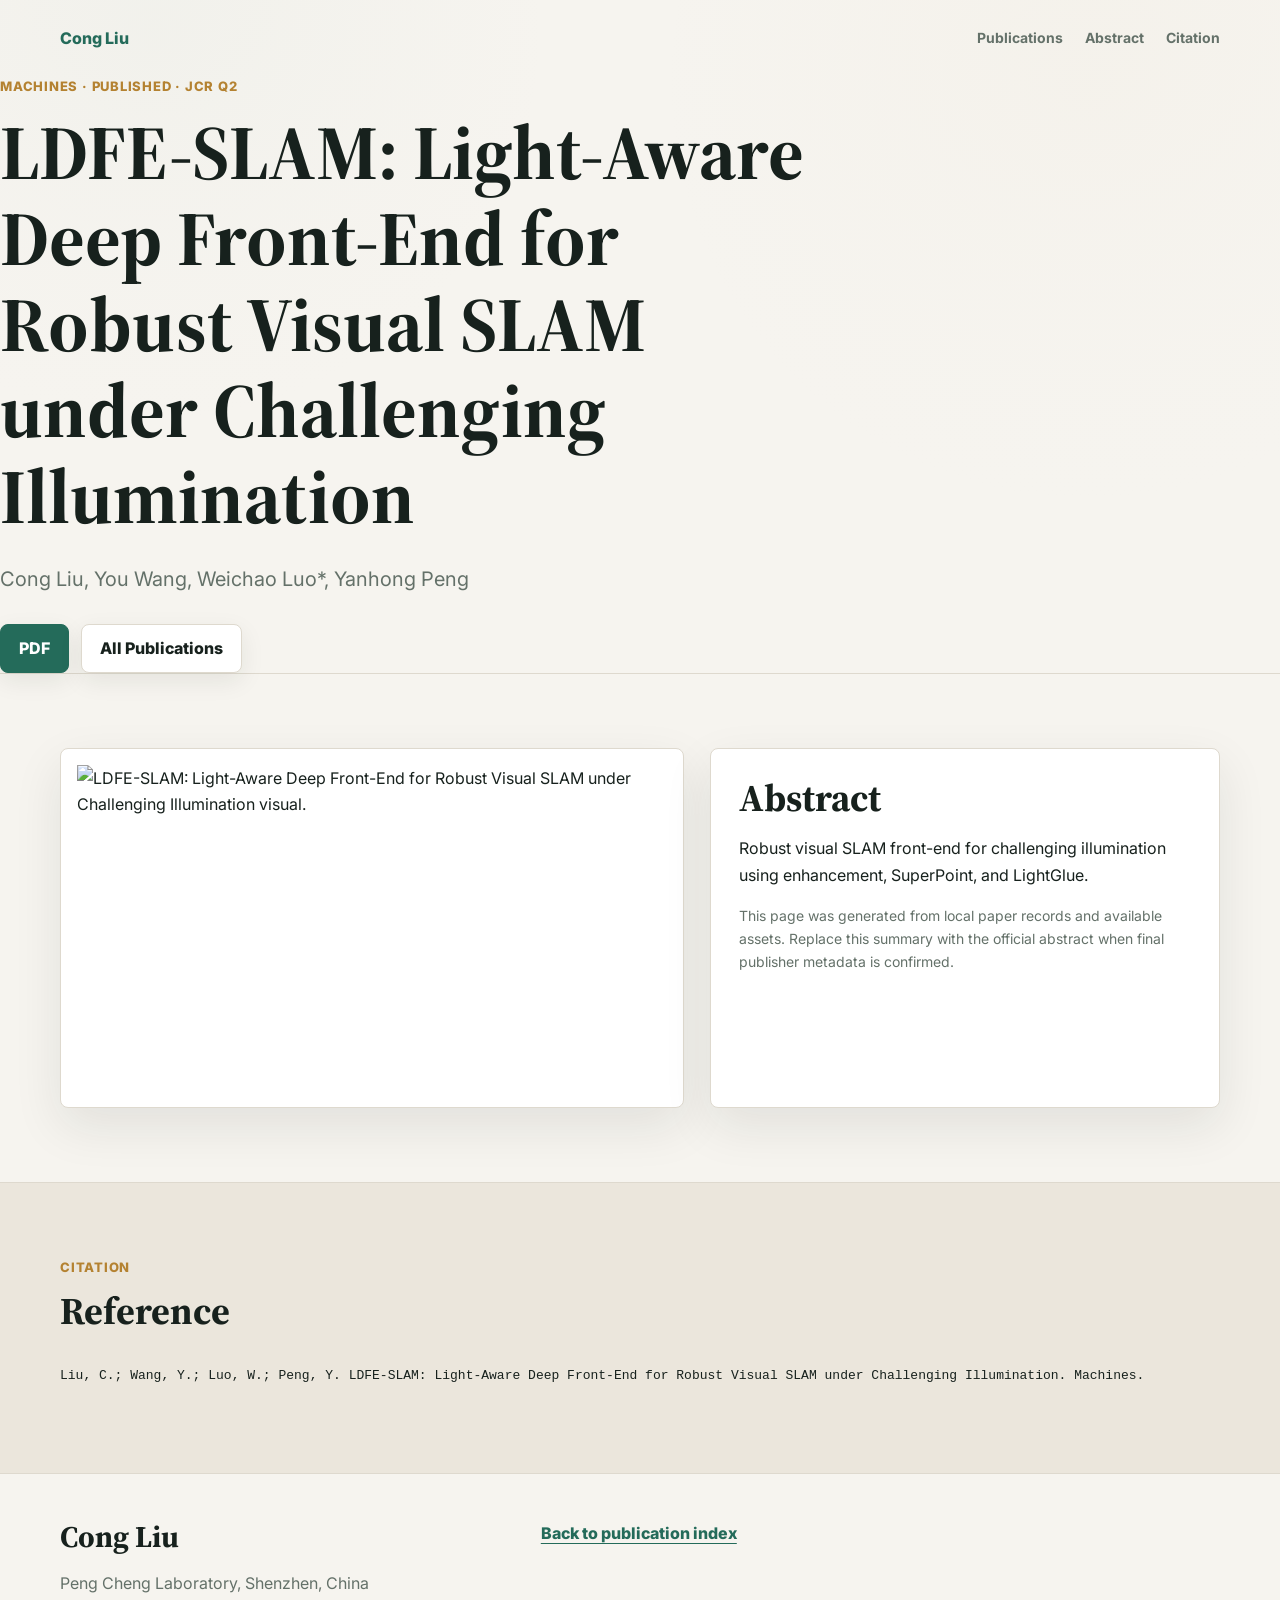
==== paper.html @ 28bd0467 "Create publication project pages" ====
<!DOCTYPE html>
<html lang="en">
<head>
  <meta charset="utf-8">
  <meta name="viewport" content="width=device-width, initial-scale=1">
  <meta name="description" content="Research project page for a Cong Liu publication.">
  <title>Publication | Cong Liu</title>
  <link rel="preconnect" href="https://fonts.googleapis.com">
  <link rel="preconnect" href="https://fonts.gstatic.com" crossorigin>
  <link href="https://fonts.googleapis.com/css2?family=Inter:wght@400;500;600;700;800&family=Source+Serif+4:opsz,wght@8..60,600;8..60,700&display=swap" rel="stylesheet">
  <link rel="stylesheet" href="styles.css">
  <script src="paper-data.js"></script>
</head>
<body>
  <header class="site-hero paper-hero">
    <nav class="topbar">
      <a class="brand" href="index.html">Cong Liu</a>
      <div class="nav-links">
        <a href="index.html#publications">Publications</a>
        <a href="#abstract">Abstract</a>
        <a href="#citation">Citation</a>
      </div>
    </nav>
    <div class="paper-title-wrap">
      <p class="eyebrow" id="paper-status">Publication</p>
      <h1 id="paper-title">Publication</h1>
      <p class="lead" id="paper-authors"></p>
      <div class="hero-actions" id="paper-actions"></div>
    </div>
  </header>

  <main>
    <section class="section">
      <div class="container">
        <div class="feature-grid">
          <img class="feature-image" id="paper-image" src="assets/images/avatar.png" alt="Publication visual.">
          <div class="feature-panel" id="abstract">
            <h2>Abstract</h2>
            <p id="paper-summary"></p>
            <p class="small">
              This page was generated from local paper records and available assets. Replace this summary with the
              official abstract when final publisher metadata is confirmed.
            </p>
          </div>
        </div>
      </div>
    </section>

    <section id="citation" class="section alt">
      <div class="container">
        <div class="section-heading">
          <p class="eyebrow">Citation</p>
          <h2>Reference</h2>
        </div>
        <pre class="citation-box"><code id="paper-citation"></code></pre>
      </div>
    </section>
  </main>

  <footer class="footer">
    <div class="container footer-grid">
      <div>
        <h2>Cong Liu</h2>
        <p>Peng Cheng Laboratory, Shenzhen, China</p>
      </div>
      <div>
        <p><a class="text-link" href="index.html">Back to publication index</a></p>
      </div>
    </div>
  </footer>

  <script>
    const params = new URLSearchParams(window.location.search);
    const slug = params.get("slug") || "ldfe-slam";
    const paper = (window.PUBLICATIONS || []).find((item) => item.slug === slug);

    if (!paper) {
      document.title = "Publication not found | Cong Liu";
      document.getElementById("paper-title").textContent = "Publication not found";
      document.getElementById("paper-summary").textContent = "The requested publication slug was not found.";
    } else {
      document.title = `${paper.title} | Cong Liu`;
      document.getElementById("paper-status").textContent = paper.status;
      document.getElementById("paper-title").textContent = paper.title;
      document.getElementById("paper-authors").textContent = paper.authors;
      document.getElementById("paper-summary").textContent = paper.summary;
      document.getElementById("paper-image").src = paper.image;
      document.getElementById("paper-image").alt = `${paper.title} visual.`;
      document.getElementById("paper-citation").textContent = paper.citation;

      const actions = document.getElementById("paper-actions");
      const indexLink = document.createElement("a");
      indexLink.className = "button";
      indexLink.href = "index.html#publications";
      indexLink.textContent = "All Publications";
      actions.appendChild(indexLink);

      if (paper.pdf) {
        const pdfLink = document.createElement("a");
        pdfLink.className = "button primary";
        pdfLink.href = paper.pdf;
        pdfLink.textContent = "PDF";
        actions.prepend(pdfLink);
      }
    }
  </script>
</body>
</html>
---- styles.css ----
:root {
  --bg: #f6f4ef;
  --panel: #ffffff;
  --text: #17211d;
  --muted: #647169;
  --line: #ded9ce;
  --accent: #246b5a;
  --accent-2: #b48231;
  --soft: #e9f1ed;
  --shadow: 0 22px 70px rgba(23, 33, 29, 0.12);
}

* {
  box-sizing: border-box;
}

html {
  scroll-behavior: smooth;
}

body {
  margin: 0;
  background: var(--bg);
  color: var(--text);
  font-family: Inter, system-ui, -apple-system, BlinkMacSystemFont, "Segoe UI", sans-serif;
  line-height: 1.65;
}

img {
  display: block;
  max-width: 100%;
}

a {
  color: inherit;
}

.topbar,
.container,
.hero-grid {
  width: min(1160px, calc(100% - 32px));
  margin: 0 auto;
}

.site-hero {
  border-bottom: 1px solid var(--line);
  background:
    linear-gradient(180deg, rgba(246, 244, 239, 0.88), var(--bg)),
    radial-gradient(circle at 12% 5%, rgba(36, 107, 90, 0.18), transparent 30%),
    radial-gradient(circle at 85% 12%, rgba(180, 130, 49, 0.18), transparent 34%);
}

.topbar {
  min-height: 76px;
  display: flex;
  align-items: center;
  justify-content: space-between;
  gap: 24px;
}

.brand {
  color: var(--accent);
  font-weight: 800;
  text-decoration: none;
}

.nav-links {
  display: flex;
  gap: 22px;
  color: var(--muted);
  font-size: 14px;
  font-weight: 700;
}

.nav-links a {
  text-decoration: none;
}

.hero-grid {
  display: grid;
  grid-template-columns: minmax(0, 1fr) 360px;
  gap: 42px;
  align-items: center;
  padding: 58px 0 78px;
}

.eyebrow,
.tag {
  margin: 0 0 12px;
  color: var(--accent-2);
  font-size: 13px;
  font-weight: 800;
  letter-spacing: 0.06em;
  text-transform: uppercase;
}

h1,
h2,
h3 {
  line-height: 1.12;
  letter-spacing: 0;
}

h1,
h2 {
  font-family: "Source Serif 4", Georgia, serif;
}

h1 {
  max-width: 820px;
  margin: 0;
  font-size: clamp(42px, 6vw, 78px);
}

h2 {
  margin: 0 0 16px;
  font-size: 38px;
}

h3 {
  margin: 0 0 10px;
  font-size: 21px;
}

p {
  margin: 0 0 16px;
}

.lead {
  max-width: 760px;
  margin-top: 24px;
  color: var(--muted);
  font-size: 20px;
}

.hero-actions,
.inline-actions {
  display: flex;
  flex-wrap: wrap;
  gap: 12px;
  margin-top: 28px;
}

.button {
  display: inline-flex;
  align-items: center;
  justify-content: center;
  min-height: 44px;
  padding: 10px 18px;
  border: 1px solid var(--line);
  border-radius: 8px;
  background: var(--panel);
  color: var(--text);
  font-weight: 800;
  text-decoration: none;
  box-shadow: 0 8px 24px rgba(23, 33, 29, 0.08);
}

.button.primary {
  background: var(--accent);
  border-color: var(--accent);
  color: white;
}

.profile-card {
  padding: 18px;
  border: 1px solid var(--line);
  border-radius: 8px;
  background: rgba(255, 255, 255, 0.86);
  box-shadow: var(--shadow);
}

.profile-card img {
  width: 100%;
  aspect-ratio: 1 / 1;
  object-fit: cover;
  border-radius: 8px;
  border: 1px solid var(--line);
}

.profile-card h2 {
  margin-top: 18px;
  font-size: 30px;
}

.small {
  color: var(--muted);
  font-size: 14px;
}

.section {
  padding: 74px 0;
}

.section.alt {
  background: #ebe6dc;
  border-top: 1px solid var(--line);
  border-bottom: 1px solid var(--line);
}

.section-heading {
  max-width: 820px;
  margin-bottom: 32px;
}

.section-heading p:not(.eyebrow) {
  color: var(--muted);
  font-size: 18px;
}

.feature-grid {
  display: grid;
  grid-template-columns: minmax(0, 1.1fr) minmax(320px, 0.9fr);
  gap: 26px;
  align-items: stretch;
}

.feature-image,
.feature-panel,
.paper-row,
.pipeline-grid article {
  border: 1px solid var(--line);
  border-radius: 8px;
  background: var(--panel);
  box-shadow: 0 18px 50px rgba(23, 33, 29, 0.09);
}

.feature-image {
  width: 100%;
  height: 100%;
  min-height: 360px;
  object-fit: contain;
  padding: 16px;
}

.feature-panel {
  padding: 28px;
}

.meta,
.authors {
  color: var(--muted);
  font-weight: 600;
}

.paper-list {
  display: grid;
  gap: 16px;
}

.paper-row {
  display: grid;
  grid-template-columns: 220px 1fr;
  gap: 22px;
  padding: 18px;
}

.paper-row.no-thumb {
  grid-template-columns: 1fr;
}

.thumb-link img {
  width: 100%;
  aspect-ratio: 4 / 3;
  object-fit: cover;
  border-radius: 6px;
  border: 1px solid var(--line);
  background: var(--soft);
}

.paper-main p:last-child {
  margin-bottom: 0;
}

.text-link {
  color: var(--accent);
  font-weight: 800;
  text-underline-offset: 4px;
}

.pipeline-grid {
  display: grid;
  grid-template-columns: repeat(4, 1fr);
  gap: 16px;
}

.pipeline-grid article {
  padding: 22px;
}

.pipeline-grid span {
  display: inline-block;
  margin-bottom: 12px;
  color: var(--accent);
  font-size: 13px;
  font-weight: 800;
  text-transform: uppercase;
}

.pipeline-grid p {
  color: var(--muted);
}

.figure-strip {
  display: grid;
  grid-template-columns: repeat(3, 1fr);
  gap: 16px;
}

.figure-strip img {
  width: 100%;
  aspect-ratio: 4 / 3;
  object-fit: contain;
  padding: 12px;
  border: 1px solid var(--line);
  border-radius: 8px;
  background: var(--panel);
}

.footer {
  padding: 46px 0;
  color: var(--muted);
}

.footer-grid {
  display: grid;
  grid-template-columns: 0.8fr 1.2fr;
  gap: 28px;
}

.footer h2 {
  color: var(--text);
  font-size: 30px;
}

@media (max-width: 860px) {
  .topbar {
    align-items: flex-start;
    flex-direction: column;
    padding: 18px 0;
  }

  .nav-links {
    width: 100%;
    overflow-x: auto;
    padding-bottom: 4px;
  }

  .hero-grid,
  .feature-grid,
  .paper-row,
  .pipeline-grid,
  .figure-strip,
  .footer-grid {
    grid-template-columns: 1fr;
  }

  .hero-grid {
    padding: 38px 0 56px;
  }

  .section {
    padding: 54px 0;
  }

  .lead {
    font-size: 18px;
  }
}
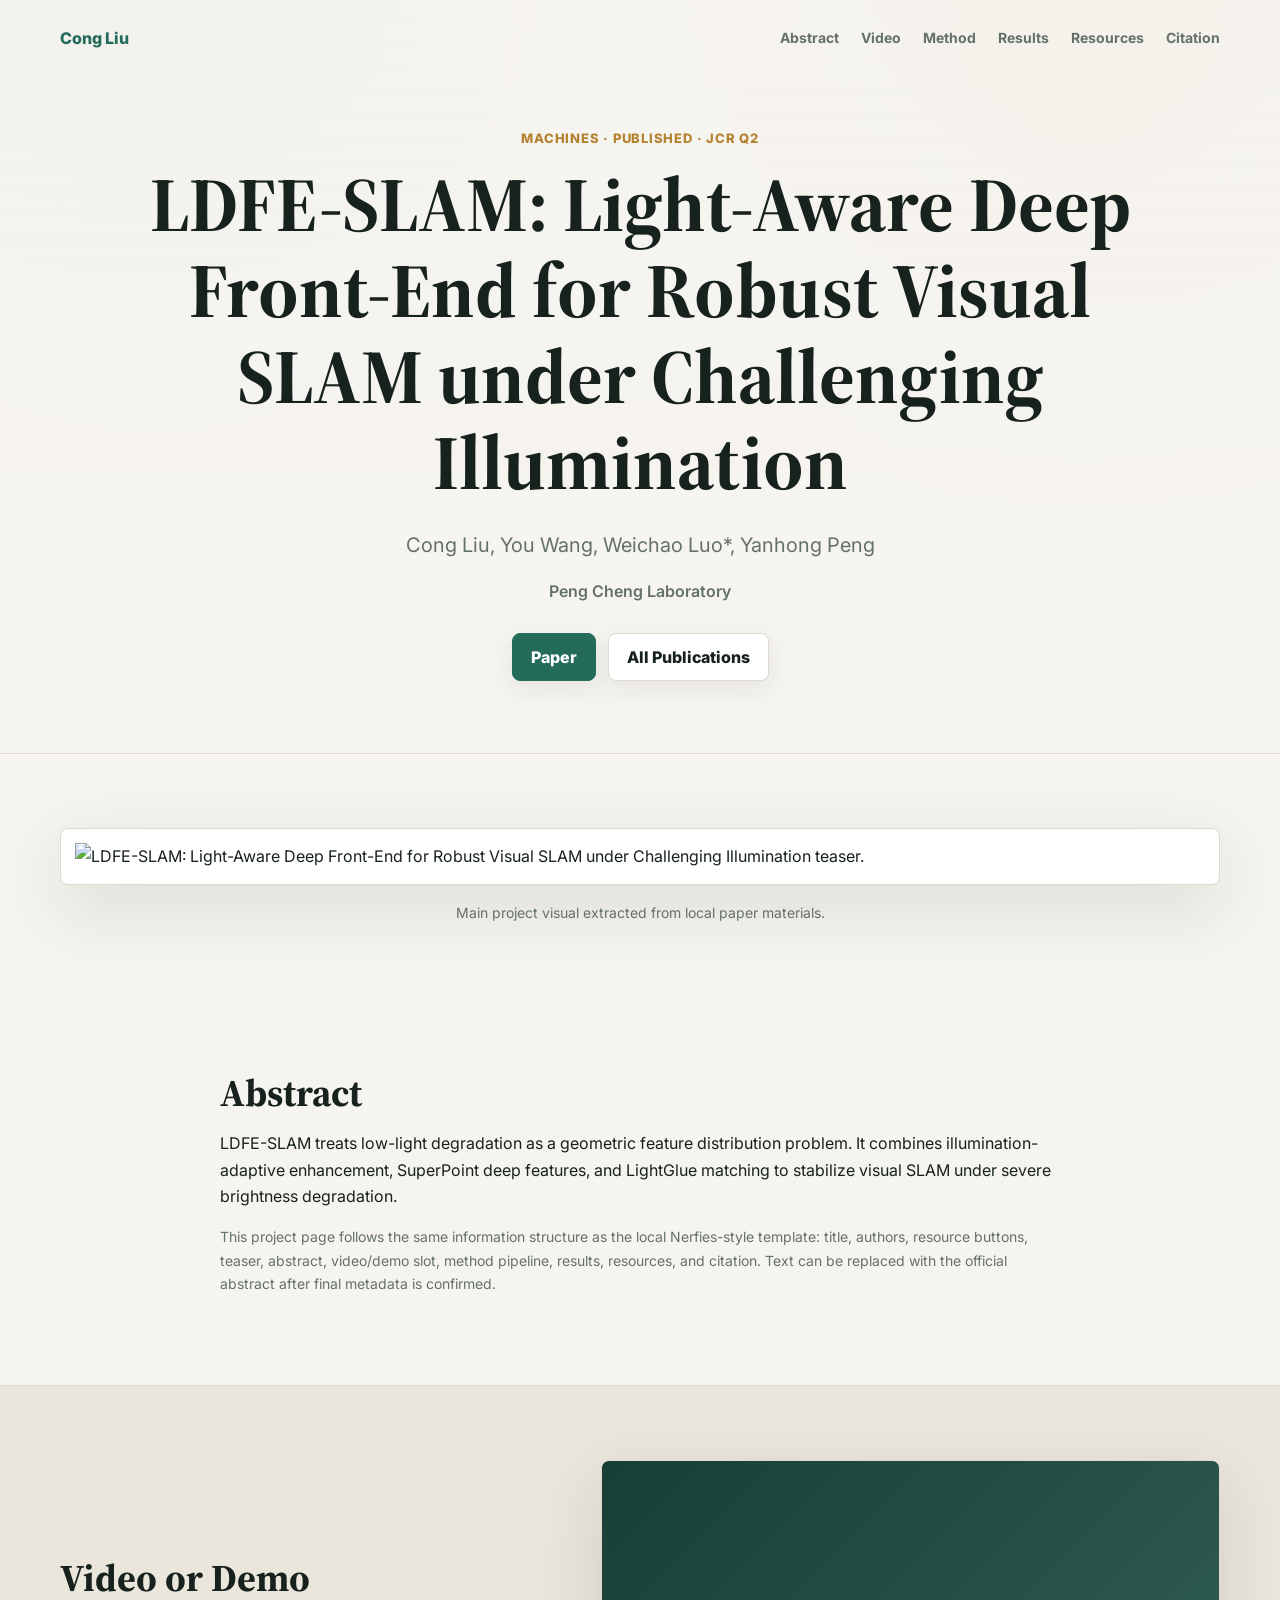
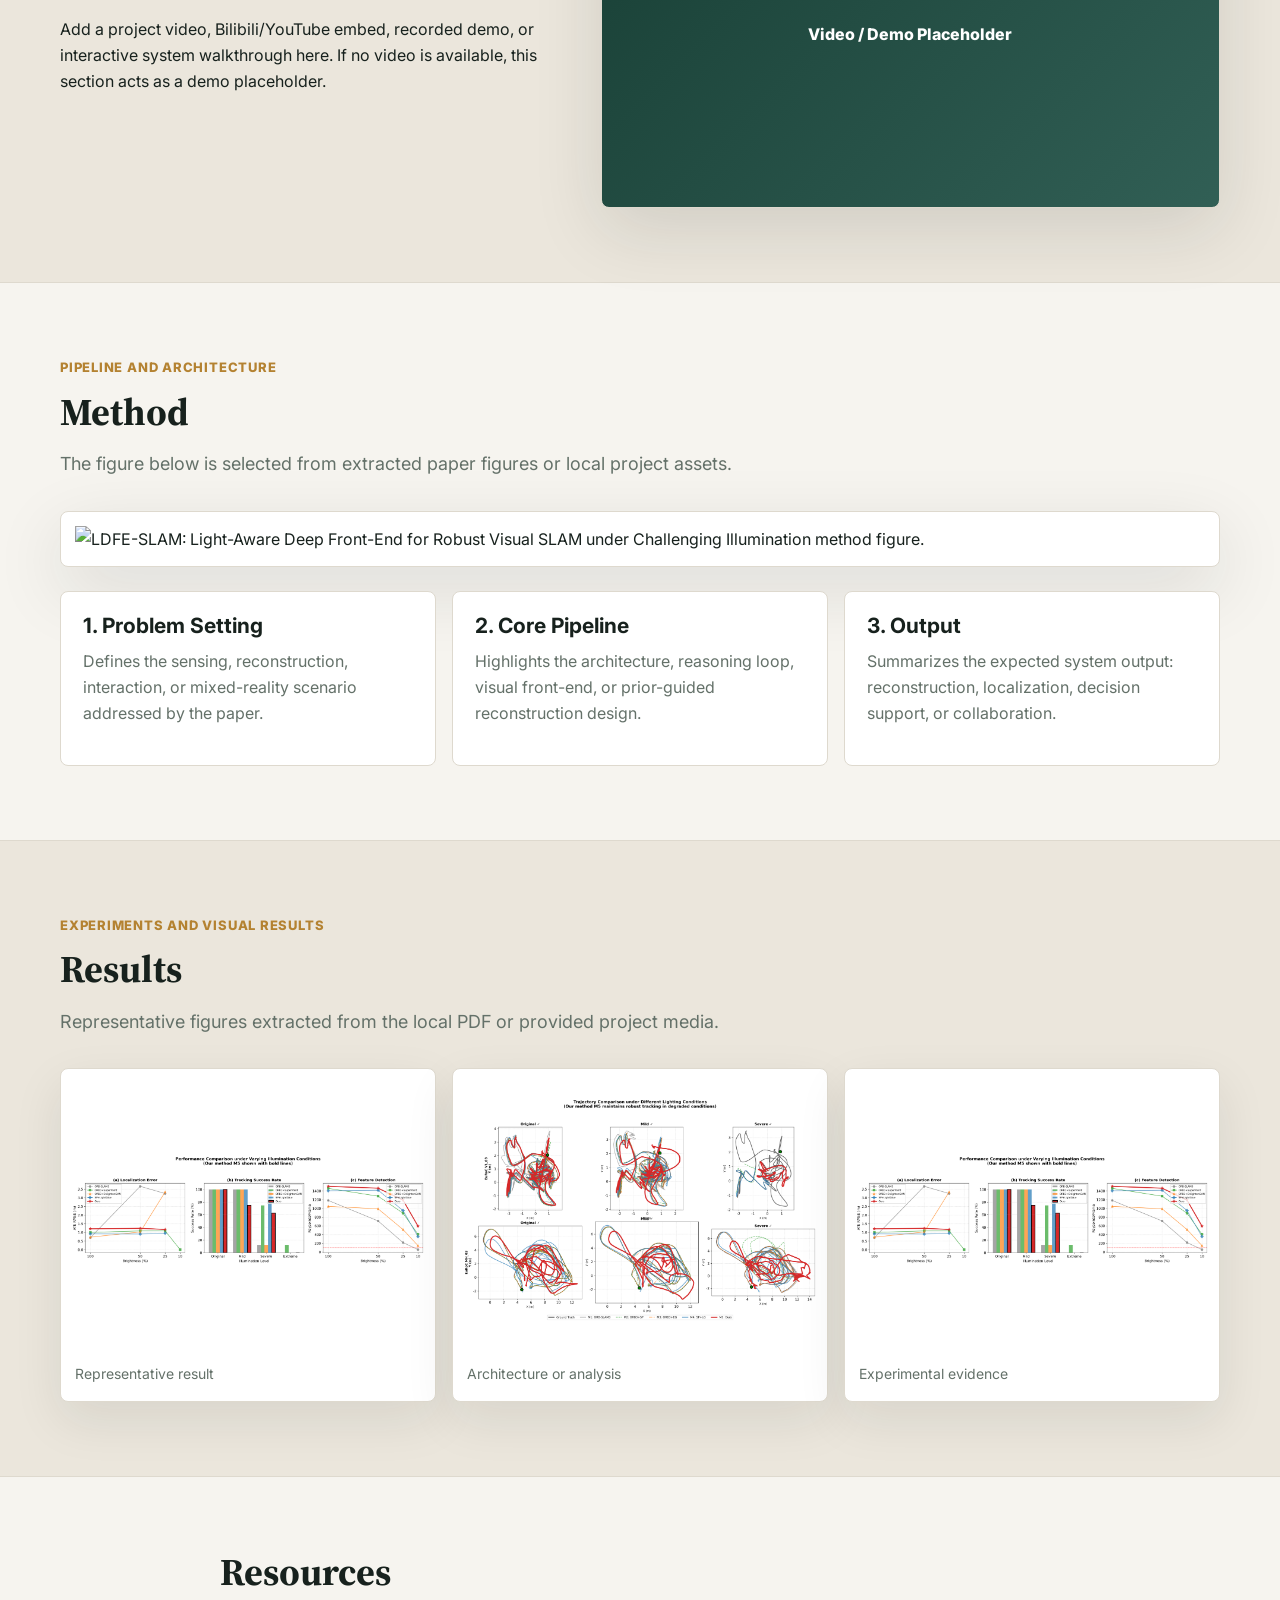
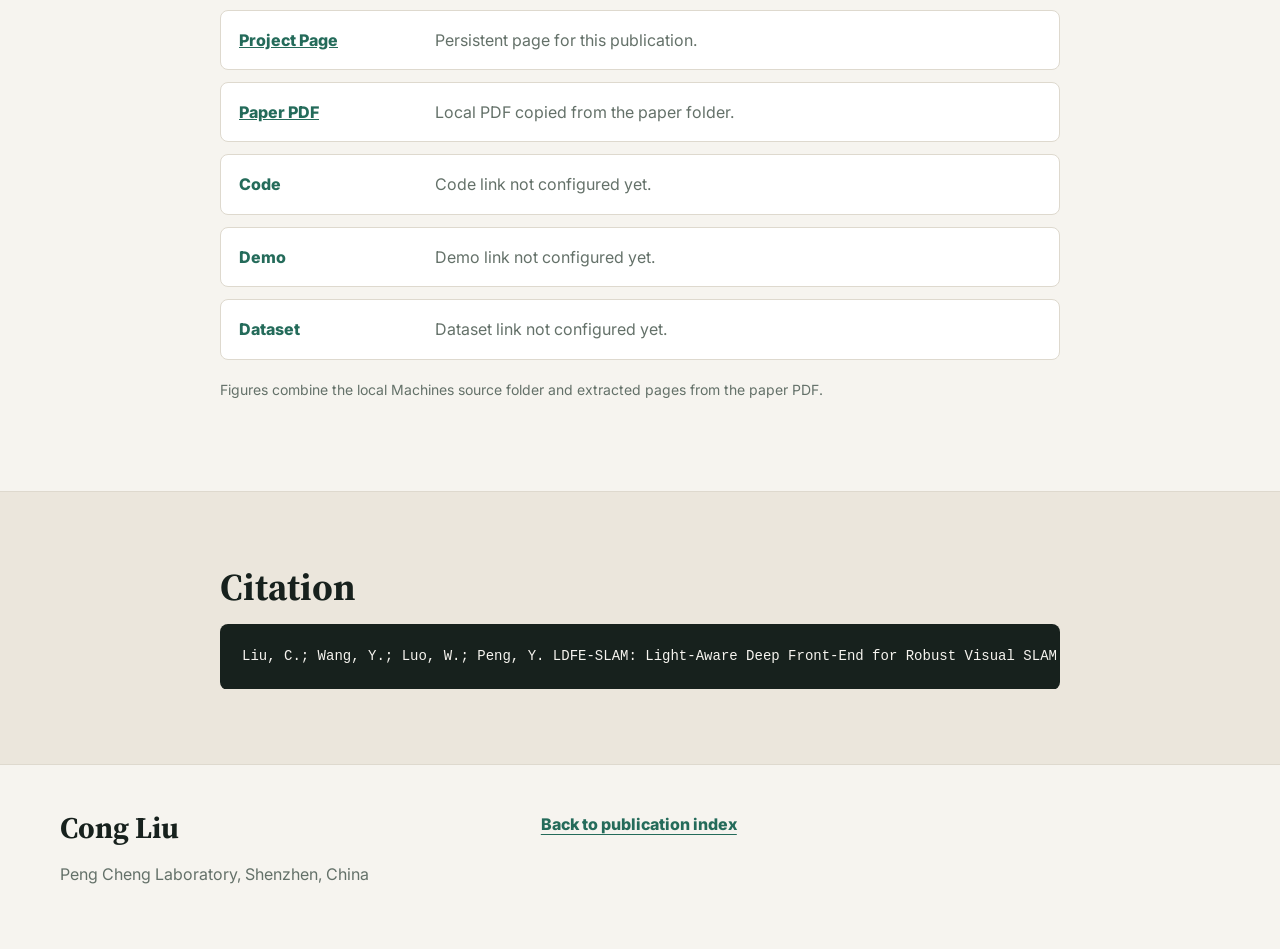
==== commit 927517eb: "Expand publication pages with project figures" ====
--- a/paper.html
+++ b/paper.html
@@ -12,46 +12,114 @@
   <script src="paper-data.js"></script>
 </head>
 <body>
-  <header class="site-hero paper-hero">
+  <header class="site-hero project-hero">
     <nav class="topbar">
       <a class="brand" href="index.html">Cong Liu</a>
       <div class="nav-links">
-        <a href="index.html#publications">Publications</a>
         <a href="#abstract">Abstract</a>
+        <a href="#video">Video</a>
+        <a href="#method">Method</a>
+        <a href="#results">Results</a>
+        <a href="#resources">Resources</a>
         <a href="#citation">Citation</a>
       </div>
     </nav>
-    <div class="paper-title-wrap">
+
+    <div class="project-title-wrap">
       <p class="eyebrow" id="paper-status">Publication</p>
       <h1 id="paper-title">Publication</h1>
       <p class="lead" id="paper-authors"></p>
+      <p class="affiliation" id="paper-affiliation"></p>
       <div class="hero-actions" id="paper-actions"></div>
     </div>
   </header>
 
   <main>
-    <section class="section">
+    <section class="section teaser-section">
       <div class="container">
-        <div class="feature-grid">
-          <img class="feature-image" id="paper-image" src="assets/images/avatar.png" alt="Publication visual.">
-          <div class="feature-panel" id="abstract">
-            <h2>Abstract</h2>
-            <p id="paper-summary"></p>
-            <p class="small">
-              This page was generated from local paper records and available assets. Replace this summary with the
-              official abstract when final publisher metadata is confirmed.
-            </p>
-          </div>
-        </div>
-      </div>
-    </section>
-
-    <section id="citation" class="section alt">
+        <div class="project-media-frame">
+          <img id="paper-teaser" src="assets/images/avatar.png" alt="Project teaser.">
+        </div>
+        <p class="caption" id="paper-teaser-caption">Main project visual extracted from local paper materials.</p>
+      </div>
+    </section>
+
+    <section id="abstract" class="section">
+      <div class="container narrow">
+        <h2>Abstract</h2>
+        <p id="paper-summary"></p>
+        <p class="small">
+          This project page follows the same information structure as the local Nerfies-style template:
+          title, authors, resource buttons, teaser, abstract, video/demo slot, method pipeline, results,
+          resources, and citation. Text can be replaced with the official abstract after final metadata is confirmed.
+        </p>
+      </div>
+    </section>
+
+    <section id="video" class="section alt">
+      <div class="container split">
+        <div>
+          <h2>Video or Demo</h2>
+          <p>
+            Add a project video, Bilibili/YouTube embed, recorded demo, or interactive system walkthrough here.
+            If no video is available, this section acts as a demo placeholder.
+          </p>
+        </div>
+        <div class="video-placeholder">
+          <span>Video / Demo Placeholder</span>
+        </div>
+      </div>
+    </section>
+
+    <section id="method" class="section">
       <div class="container">
         <div class="section-heading">
-          <p class="eyebrow">Citation</p>
-          <h2>Reference</h2>
-        </div>
+          <p class="eyebrow">Pipeline and Architecture</p>
+          <h2>Method</h2>
+          <p>The figure below is selected from extracted paper figures or local project assets.</p>
+        </div>
+        <div class="project-media-frame compact">
+          <img id="paper-method" src="assets/images/avatar.png" alt="Method or architecture figure.">
+        </div>
+        <div class="three-col">
+          <article>
+            <h3>1. Problem Setting</h3>
+            <p>Defines the sensing, reconstruction, interaction, or mixed-reality scenario addressed by the paper.</p>
+          </article>
+          <article>
+            <h3>2. Core Pipeline</h3>
+            <p>Highlights the architecture, reasoning loop, visual front-end, or prior-guided reconstruction design.</p>
+          </article>
+          <article>
+            <h3>3. Output</h3>
+            <p>Summarizes the expected system output: reconstruction, localization, decision support, or collaboration.</p>
+          </article>
+        </div>
+      </div>
+    </section>
+
+    <section id="results" class="section alt">
+      <div class="container">
+        <div class="section-heading">
+          <p class="eyebrow">Experiments and Visual Results</p>
+          <h2>Results</h2>
+          <p>Representative figures extracted from the local PDF or provided project media.</p>
+        </div>
+        <div class="result-grid" id="paper-results"></div>
+      </div>
+    </section>
+
+    <section id="resources" class="section">
+      <div class="container narrow">
+        <h2>Resources</h2>
+        <ul class="resource-list" id="paper-resources"></ul>
+        <p class="small" id="paper-resource-note"></p>
+      </div>
+    </section>
+
+    <section id="citation" class="section alt">
+      <div class="container narrow">
+        <h2>Citation</h2>
         <pre class="citation-box"><code id="paper-citation"></code></pre>
       </div>
     </section>
@@ -73,6 +141,19 @@
     const params = new URLSearchParams(window.location.search);
     const slug = params.get("slug") || "ldfe-slam";
     const paper = (window.PUBLICATIONS || []).find((item) => item.slug === slug);
+
+    function addResource(label, href, description) {
+      const list = document.getElementById("paper-resources");
+      const item = document.createElement("li");
+      const left = document.createElement(href ? "a" : "strong");
+      left.textContent = label;
+      if (href) left.href = href;
+      const right = document.createElement("span");
+      right.textContent = description;
+      item.appendChild(left);
+      item.appendChild(right);
+      list.appendChild(item);
+    }
 
     if (!paper) {
       document.title = "Publication not found | Cong Liu";
@@ -83,25 +164,56 @@
       document.getElementById("paper-status").textContent = paper.status;
       document.getElementById("paper-title").textContent = paper.title;
       document.getElementById("paper-authors").textContent = paper.authors;
+      document.getElementById("paper-affiliation").textContent = paper.affiliation || "";
       document.getElementById("paper-summary").textContent = paper.summary;
-      document.getElementById("paper-image").src = paper.image;
-      document.getElementById("paper-image").alt = `${paper.title} visual.`;
+      document.getElementById("paper-teaser").src = paper.teaser;
+      document.getElementById("paper-teaser").alt = `${paper.title} teaser.`;
+      document.getElementById("paper-method").src = paper.method || paper.teaser;
+      document.getElementById("paper-method").alt = `${paper.title} method figure.`;
+      document.getElementById("paper-resource-note").textContent = paper.resourceNote || "";
       document.getElementById("paper-citation").textContent = paper.citation;
 
       const actions = document.getElementById("paper-actions");
-      const indexLink = document.createElement("a");
-      indexLink.className = "button";
-      indexLink.href = "index.html#publications";
-      indexLink.textContent = "All Publications";
-      actions.appendChild(indexLink);
-
       if (paper.pdf) {
         const pdfLink = document.createElement("a");
         pdfLink.className = "button primary";
         pdfLink.href = paper.pdf;
-        pdfLink.textContent = "PDF";
-        actions.prepend(pdfLink);
+        pdfLink.textContent = "Paper";
+        actions.appendChild(pdfLink);
       }
+      ["code", "demo", "dataset"].forEach((key) => {
+        if (paper[key]) {
+          const link = document.createElement("a");
+          link.className = "button";
+          link.href = paper[key];
+          link.textContent = key.charAt(0).toUpperCase() + key.slice(1);
+          actions.appendChild(link);
+        }
+      });
+      const allLink = document.createElement("a");
+      allLink.className = "button";
+      allLink.href = "index.html#publications";
+      allLink.textContent = "All Publications";
+      actions.appendChild(allLink);
+
+      const results = document.getElementById("paper-results");
+      (paper.results || []).forEach((src, index) => {
+        const figure = document.createElement("figure");
+        const img = document.createElement("img");
+        img.src = src;
+        img.alt = `${paper.title} result ${index + 1}.`;
+        const caption = document.createElement("figcaption");
+        caption.textContent = ["Representative result", "Architecture or analysis", "Experimental evidence"][index] || "Project figure";
+        figure.appendChild(img);
+        figure.appendChild(caption);
+        results.appendChild(figure);
+      });
+
+      addResource("Project Page", window.location.href, "Persistent page for this publication.");
+      addResource("Paper PDF", paper.pdf, paper.pdf ? "Local PDF copied from the paper folder." : "PDF not found in the local source folder yet.");
+      addResource("Code", paper.code, paper.code ? "Source repository." : "Code link not configured yet.");
+      addResource("Demo", paper.demo, paper.demo ? "Online or recorded demo." : "Demo link not configured yet.");
+      addResource("Dataset", paper.dataset, paper.dataset ? "Dataset or benchmark resources." : "Dataset link not configured yet.");
     }
   </script>
 </body>
--- a/styles.css
+++ b/styles.css
@@ -42,6 +42,10 @@
   margin: 0 auto;
 }
 
+.container.narrow {
+  width: min(840px, calc(100% - 32px));
+}
+
 .site-hero {
   border-bottom: 1px solid var(--line);
   background:
@@ -84,6 +88,33 @@
   padding: 58px 0 78px;
 }
 
+.project-title-wrap {
+  width: min(1040px, calc(100% - 32px));
+  margin: 0 auto;
+  padding: 52px 0 72px;
+  text-align: center;
+}
+
+.project-title-wrap h1 {
+  max-width: 1040px;
+  margin: 0 auto;
+}
+
+.project-title-wrap .lead {
+  margin-left: auto;
+  margin-right: auto;
+}
+
+.project-title-wrap .hero-actions {
+  justify-content: center;
+}
+
+.affiliation {
+  margin: 0;
+  color: var(--muted);
+  font-weight: 600;
+}
+
 .eyebrow,
 .tag {
   margin: 0 0 12px;
@@ -208,6 +239,68 @@
   font-size: 18px;
 }
 
+.caption {
+  width: min(860px, 100%);
+  margin: 16px auto 0;
+  color: var(--muted);
+  text-align: center;
+  font-size: 14px;
+}
+
+.project-media-frame {
+  padding: 14px;
+  border: 1px solid var(--line);
+  border-radius: 8px;
+  background: var(--panel);
+  box-shadow: var(--shadow);
+}
+
+.project-media-frame img {
+  width: 100%;
+  max-height: 720px;
+  object-fit: contain;
+}
+
+.project-media-frame.compact {
+  margin-bottom: 24px;
+}
+
+.split {
+  display: grid;
+  grid-template-columns: minmax(0, 0.9fr) minmax(320px, 1.1fr);
+  gap: 34px;
+  align-items: center;
+}
+
+.video-placeholder {
+  aspect-ratio: 16 / 9;
+  display: grid;
+  place-items: center;
+  border: 1px solid var(--line);
+  border-radius: 8px;
+  background: linear-gradient(135deg, #183f35, #315f55);
+  color: white;
+  font-weight: 800;
+  box-shadow: var(--shadow);
+}
+
+.three-col {
+  display: grid;
+  grid-template-columns: repeat(3, 1fr);
+  gap: 16px;
+}
+
+.three-col article {
+  padding: 22px;
+  border: 1px solid var(--line);
+  border-radius: 8px;
+  background: var(--panel);
+}
+
+.three-col p {
+  color: var(--muted);
+}
+
 .feature-grid {
   display: grid;
   grid-template-columns: minmax(0, 1.1fr) minmax(320px, 0.9fr);
@@ -317,6 +410,73 @@
   background: var(--panel);
 }
 
+.result-grid {
+  display: grid;
+  grid-template-columns: repeat(3, 1fr);
+  gap: 16px;
+}
+
+.result-grid figure {
+  margin: 0;
+  overflow: hidden;
+  border: 1px solid var(--line);
+  border-radius: 8px;
+  background: var(--panel);
+  box-shadow: 0 18px 50px rgba(23, 33, 29, 0.09);
+}
+
+.result-grid img {
+  width: 100%;
+  aspect-ratio: 4 / 3;
+  object-fit: contain;
+  padding: 10px;
+}
+
+.result-grid figcaption {
+  padding: 12px 14px 16px;
+  color: var(--muted);
+  font-size: 14px;
+}
+
+.resource-list {
+  list-style: none;
+  padding: 0;
+  margin: 0 0 18px;
+  display: grid;
+  gap: 12px;
+}
+
+.resource-list li {
+  padding: 16px 18px;
+  display: grid;
+  grid-template-columns: 180px 1fr;
+  gap: 16px;
+  border: 1px solid var(--line);
+  border-radius: 8px;
+  background: var(--panel);
+}
+
+.resource-list a,
+.resource-list strong {
+  color: var(--accent);
+  font-weight: 800;
+}
+
+.resource-list span {
+  color: var(--muted);
+}
+
+.citation-box {
+  margin: 0;
+  padding: 22px;
+  overflow-x: auto;
+  border-radius: 8px;
+  background: #17211d;
+  color: #f6f4ef;
+  font-size: 14px;
+  line-height: 1.55;
+}
+
 .footer {
   padding: 46px 0;
   color: var(--muted);
@@ -351,7 +511,11 @@
   .paper-row,
   .pipeline-grid,
   .figure-strip,
-  .footer-grid {
+  .footer-grid,
+  .split,
+  .three-col,
+  .result-grid,
+  .resource-list li {
     grid-template-columns: 1fr;
   }
 
